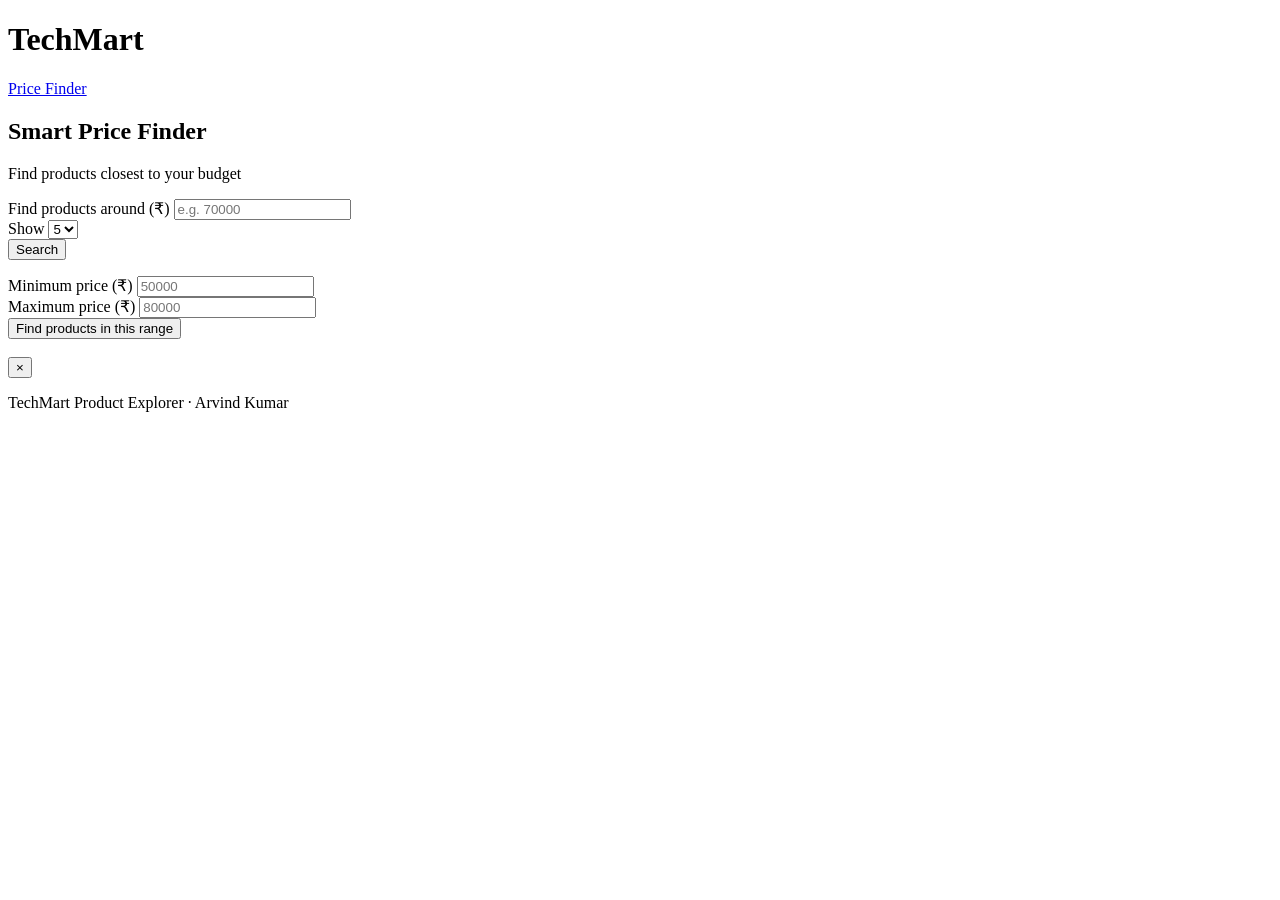
==== index.html @ b7f1656c "Add smart price finder with binary search and price range search" ====
<!DOCTYPE html>
<html lang="en">
<head>
  <meta charset="UTF-8">
  <meta name="viewport" content="width=device-width, initial-scale=1.0">
  <title>TechMart Product Explorer</title>
  <link rel="stylesheet" href="css/style.css">
</head>
<body>
  <header class="header">
    <div class="container header-inner">
      <h1 class="logo">Tech<span>Mart</span></h1>
      <nav class="nav">
        <a href="#price-finder">Price Finder</a>
      </nav>
    </div>
  </header>

  <main class="container">
    <section id="price-finder" class="section">
      <h2>Smart Price Finder</h2>
      <p class="sub">Find products closest to your budget</p>

      <div class="panel">
        <div class="form-row">
          <div class="field">
            <label for="targetPrice">Find products around (₹)</label>
            <input type="number" id="targetPrice" placeholder="e.g. 70000" min="0">
          </div>
          <div class="field small">
            <label for="closestCount">Show</label>
            <select id="closestCount">
              <option value="3">3</option>
              <option value="5" selected>5</option>
              <option value="8">8</option>
            </select>
          </div>
          <button class="btn" id="searchPriceBtn">Search</button>
        </div>
        <p class="error" id="priceError"></p>
      </div>

      <div class="panel">
        <div class="form-row">
          <div class="field">
            <label for="rangeMin">Minimum price (₹)</label>
            <input type="number" id="rangeMin" placeholder="50000" min="0">
          </div>
          <div class="field">
            <label for="rangeMax">Maximum price (₹)</label>
            <input type="number" id="rangeMax" placeholder="80000" min="0">
          </div>
          <button class="btn btn-outline" id="rangeSearchBtn">Find products in this range</button>
        </div>
        <p class="error" id="rangeError"></p>
      </div>

      <h3 id="priceResultTitle" class="result-title"></h3>
      <div class="grid" id="priceResults"></div>
    </section>


  </main>

  <div class="modal" id="productModal">
    <div class="modal-box">
      <button class="modal-close" id="modalClose">&times;</button>
      <div id="modalContent"></div>
    </div>
  </div>

  <footer class="footer">
    <p>TechMart Product Explorer &middot; Arvind Kumar</p>
  </footer>

  <script src="js/data.js"></script>
  <script src="js/utils.js"></script>
  <script src="js/ui.js"></script>
  <script src="js/features/priceFinder.js"></script>
  <script src="js/app.js"></script>
</body>
</html>
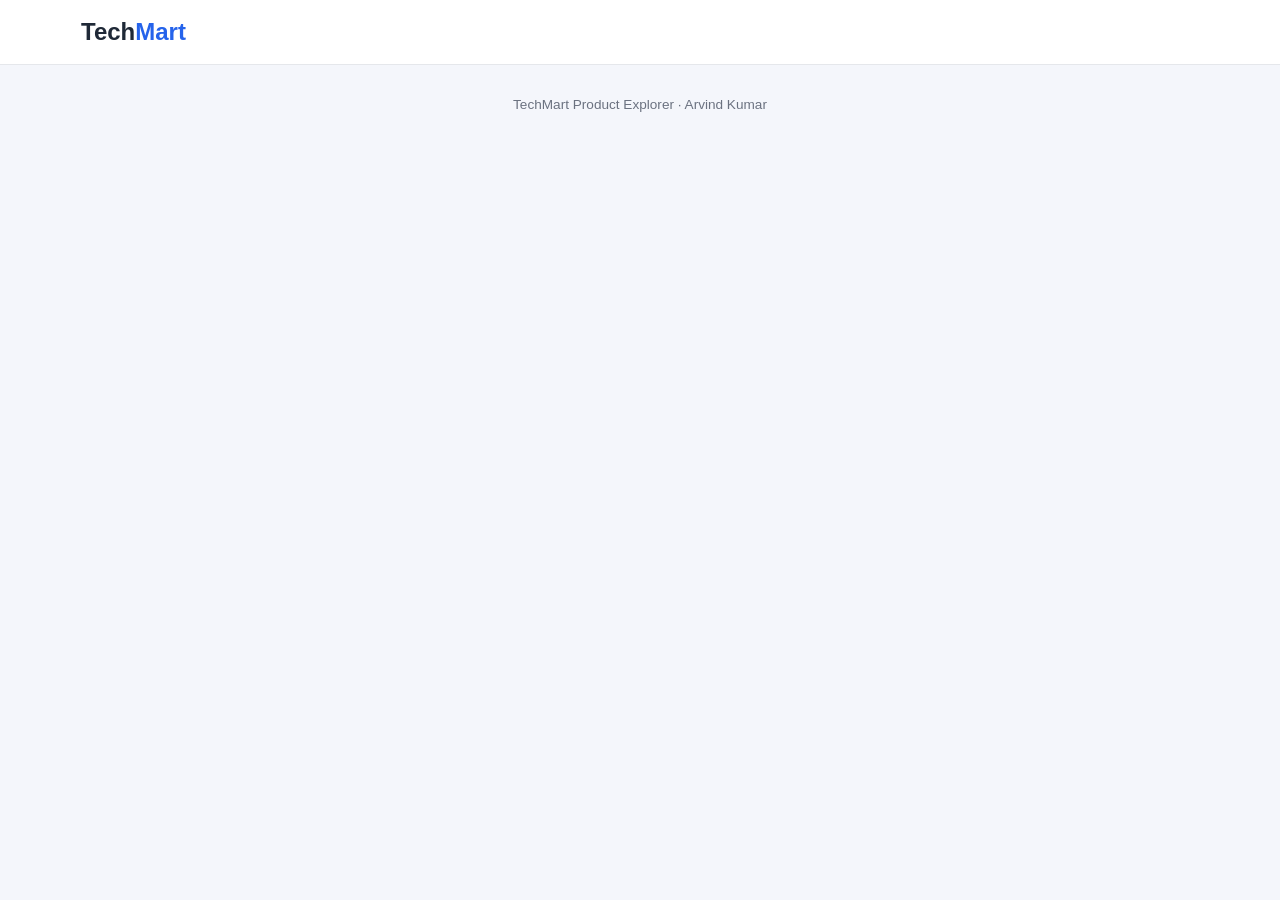
==== commit 8e3dd66e: "Initial setup: layout, product data and product modal" ====
--- a/index.html
+++ b/index.html
@@ -11,55 +11,11 @@
     <div class="container header-inner">
       <h1 class="logo">Tech<span>Mart</span></h1>
       <nav class="nav">
-        <a href="#price-finder">Price Finder</a>
       </nav>
     </div>
   </header>
 
   <main class="container">
-    <section id="price-finder" class="section">
-      <h2>Smart Price Finder</h2>
-      <p class="sub">Find products closest to your budget</p>
-
-      <div class="panel">
-        <div class="form-row">
-          <div class="field">
-            <label for="targetPrice">Find products around (₹)</label>
-            <input type="number" id="targetPrice" placeholder="e.g. 70000" min="0">
-          </div>
-          <div class="field small">
-            <label for="closestCount">Show</label>
-            <select id="closestCount">
-              <option value="3">3</option>
-              <option value="5" selected>5</option>
-              <option value="8">8</option>
-            </select>
-          </div>
-          <button class="btn" id="searchPriceBtn">Search</button>
-        </div>
-        <p class="error" id="priceError"></p>
-      </div>
-
-      <div class="panel">
-        <div class="form-row">
-          <div class="field">
-            <label for="rangeMin">Minimum price (₹)</label>
-            <input type="number" id="rangeMin" placeholder="50000" min="0">
-          </div>
-          <div class="field">
-            <label for="rangeMax">Maximum price (₹)</label>
-            <input type="number" id="rangeMax" placeholder="80000" min="0">
-          </div>
-          <button class="btn btn-outline" id="rangeSearchBtn">Find products in this range</button>
-        </div>
-        <p class="error" id="rangeError"></p>
-      </div>
-
-      <h3 id="priceResultTitle" class="result-title"></h3>
-      <div class="grid" id="priceResults"></div>
-    </section>
-
-
   </main>
 
   <div class="modal" id="productModal">
@@ -76,7 +32,6 @@
   <script src="js/data.js"></script>
   <script src="js/utils.js"></script>
   <script src="js/ui.js"></script>
-  <script src="js/features/priceFinder.js"></script>
   <script src="js/app.js"></script>
 </body>
 </html>
--- a/css/style.css
+++ b/css/style.css
@@ -0,0 +1,538 @@
+* {
+  margin: 0;
+  padding: 0;
+  box-sizing: border-box;
+}
+
+:root {
+  --primary: #2563eb;
+  --primary-dark: #1d4ed8;
+  --bg: #f4f6fb;
+  --card: #ffffff;
+  --text: #1f2937;
+  --muted: #6b7280;
+  --border: #e5e7eb;
+  --green: #16a34a;
+  --red: #dc2626;
+  --orange: #f59e0b;
+}
+
+body {
+  font-family: "Segoe UI", Roboto, Arial, sans-serif;
+  background: var(--bg);
+  color: var(--text);
+  line-height: 1.5;
+}
+
+.container {
+  max-width: 1150px;
+  margin: 0 auto;
+  padding: 0 16px;
+}
+
+.header {
+  background: var(--card);
+  border-bottom: 1px solid var(--border);
+  position: sticky;
+  top: 0;
+  z-index: 10;
+}
+
+.header-inner {
+  display: flex;
+  justify-content: space-between;
+  align-items: center;
+  height: 64px;
+}
+
+.logo {
+  font-size: 1.5rem;
+}
+
+.logo span {
+  color: var(--primary);
+}
+
+.nav a {
+  margin-left: 20px;
+  text-decoration: none;
+  color: var(--muted);
+  font-weight: 500;
+}
+
+.nav a:hover {
+  color: var(--primary);
+}
+
+.section {
+  padding: 40px 0 10px;
+}
+
+.section h2 {
+  font-size: 1.6rem;
+}
+
+.sub {
+  color: var(--muted);
+  margin-bottom: 18px;
+}
+
+.section-head {
+  display: flex;
+  justify-content: space-between;
+  align-items: flex-end;
+  gap: 16px;
+  margin-bottom: 18px;
+}
+
+.section-head .sub {
+  margin-bottom: 0;
+}
+
+.panel {
+  background: var(--card);
+  border: 1px solid var(--border);
+  border-radius: 12px;
+  padding: 18px;
+  margin-bottom: 16px;
+}
+
+.form-row {
+  display: flex;
+  gap: 14px;
+  align-items: flex-end;
+  flex-wrap: wrap;
+}
+
+.field {
+  display: flex;
+  flex-direction: column;
+  flex: 1;
+  min-width: 160px;
+}
+
+.field.small {
+  flex: 0 0 100px;
+  min-width: 100px;
+}
+
+.field label {
+  font-size: 0.85rem;
+  color: var(--muted);
+  margin-bottom: 4px;
+}
+
+input[type="number"],
+select {
+  padding: 10px 12px;
+  border: 1px solid var(--border);
+  border-radius: 8px;
+  font-size: 1rem;
+  outline: none;
+  background: #fff;
+}
+
+input[type="number"]:focus,
+select:focus {
+  border-color: var(--primary);
+}
+
+.btn {
+  padding: 10px 20px;
+  background: var(--primary);
+  color: #fff;
+  border: 1px solid var(--primary);
+  border-radius: 8px;
+  font-size: 0.95rem;
+  cursor: pointer;
+  font-weight: 500;
+}
+
+.btn:hover {
+  background: var(--primary-dark);
+}
+
+.btn-outline {
+  background: transparent;
+  color: var(--primary);
+}
+
+.btn-outline:hover {
+  background: var(--primary);
+  color: #fff;
+}
+
+.btn-sm {
+  padding: 7px 14px;
+  font-size: 0.85rem;
+  width: 100%;
+}
+
+.error {
+  color: var(--red);
+  font-size: 0.9rem;
+  margin-top: 8px;
+  min-height: 1px;
+}
+
+.result-title {
+  margin: 10px 0 14px;
+  font-size: 1.1rem;
+}
+
+.grid {
+  display: grid;
+  grid-template-columns: repeat(auto-fill, minmax(230px, 1fr));
+  gap: 16px;
+}
+
+.card {
+  background: var(--card);
+  border: 1px solid var(--border);
+  border-radius: 12px;
+  padding: 16px;
+  display: flex;
+  flex-direction: column;
+  gap: 6px;
+  position: relative;
+  transition: transform 0.15s, box-shadow 0.15s;
+}
+
+.card:hover {
+  transform: translateY(-3px);
+  box-shadow: 0 8px 20px rgba(0, 0, 0, 0.07);
+}
+
+.card-category {
+  font-size: 0.75rem;
+  color: var(--primary);
+  text-transform: uppercase;
+  font-weight: 600;
+}
+
+.card h4 {
+  font-size: 1rem;
+  min-height: 44px;
+}
+
+.card-brand {
+  color: var(--muted);
+  font-size: 0.85rem;
+}
+
+.price {
+  font-size: 1.2rem;
+  font-weight: 700;
+}
+
+.old-price {
+  font-size: 0.85rem;
+  color: var(--muted);
+  text-decoration: line-through;
+  margin-left: 6px;
+  font-weight: 400;
+}
+
+.rating {
+  font-size: 0.9rem;
+  color: var(--orange);
+}
+
+.rating small {
+  color: var(--muted);
+}
+
+.diff {
+  font-size: 0.8rem;
+  color: var(--muted);
+}
+
+.rank {
+  position: absolute;
+  top: 12px;
+  right: 12px;
+  background: var(--primary);
+  color: #fff;
+  font-weight: 700;
+  font-size: 0.85rem;
+  border-radius: 20px;
+  padding: 2px 10px;
+}
+
+.pop-bar {
+  height: 6px;
+  background: var(--border);
+  border-radius: 4px;
+  overflow: hidden;
+}
+
+.pop-bar div {
+  height: 100%;
+  background: linear-gradient(90deg, var(--orange), var(--red));
+}
+
+.pop-text {
+  font-size: 0.8rem;
+  color: var(--muted);
+}
+
+.card .btn {
+  margin-top: auto;
+}
+
+.empty {
+  grid-column: 1 / -1;
+  text-align: center;
+  padding: 30px;
+  color: var(--muted);
+  background: var(--card);
+  border: 1px dashed var(--border);
+  border-radius: 12px;
+}
+
+.slider {
+  position: relative;
+  height: 30px;
+  margin-top: 22px;
+}
+
+.slider-track {
+  position: absolute;
+  top: 12px;
+  height: 6px;
+  width: 100%;
+  border-radius: 4px;
+}
+
+.slider input[type="range"] {
+  position: absolute;
+  width: 100%;
+  top: 5px;
+  pointer-events: none;
+  appearance: none;
+  -webkit-appearance: none;
+  background: none;
+}
+
+.slider input[type="range"]::-webkit-slider-thumb {
+  -webkit-appearance: none;
+  pointer-events: auto;
+  width: 18px;
+  height: 18px;
+  border-radius: 50%;
+  background: var(--primary);
+  border: 3px solid #fff;
+  box-shadow: 0 0 0 1px var(--primary);
+  cursor: pointer;
+}
+
+.slider input[type="range"]::-moz-range-thumb {
+  pointer-events: auto;
+  width: 14px;
+  height: 14px;
+  border-radius: 50%;
+  background: var(--primary);
+  border: 3px solid #fff;
+  cursor: pointer;
+}
+
+.slider-labels {
+  display: flex;
+  justify-content: space-between;
+  font-size: 0.85rem;
+  color: var(--muted);
+}
+
+.stats {
+  display: grid;
+  grid-template-columns: repeat(3, 1fr);
+  gap: 16px;
+  margin-bottom: 16px;
+}
+
+.stat {
+  background: var(--card);
+  border: 1px solid var(--border);
+  border-radius: 12px;
+  padding: 16px;
+  display: flex;
+  flex-direction: column;
+}
+
+.stat-label {
+  color: var(--muted);
+  font-size: 0.85rem;
+}
+
+.stat-value {
+  font-size: 1.5rem;
+  font-weight: 700;
+  color: var(--primary);
+}
+
+.table-wrap {
+  overflow-x: auto;
+  background: var(--card);
+  border: 1px solid var(--border);
+  border-radius: 12px;
+}
+
+.table {
+  width: 100%;
+  border-collapse: collapse;
+  min-width: 520px;
+}
+
+.table th,
+.table td {
+  padding: 12px 14px;
+  text-align: left;
+  border-bottom: 1px solid var(--border);
+  font-size: 0.92rem;
+}
+
+.table th {
+  background: #f9fafb;
+  color: var(--muted);
+  font-weight: 600;
+}
+
+.table tr:last-child td {
+  border-bottom: none;
+}
+
+.low-stock {
+  color: var(--red);
+  font-weight: 600;
+}
+
+.modal {
+  display: none;
+  position: fixed;
+  inset: 0;
+  background: rgba(0, 0, 0, 0.45);
+  z-index: 50;
+  align-items: center;
+  justify-content: center;
+  padding: 16px;
+}
+
+.modal.open {
+  display: flex;
+}
+
+.modal-box {
+  background: #fff;
+  border-radius: 14px;
+  max-width: 480px;
+  width: 100%;
+  padding: 24px;
+  position: relative;
+  max-height: 90vh;
+  overflow-y: auto;
+}
+
+.modal-close {
+  position: absolute;
+  top: 10px;
+  right: 14px;
+  border: none;
+  background: none;
+  font-size: 1.8rem;
+  cursor: pointer;
+  color: var(--muted);
+}
+
+.modal-box h3 {
+  margin: 4px 0;
+  padding-right: 24px;
+}
+
+.spec-list {
+  list-style: none;
+  margin-top: 14px;
+  border-top: 1px solid var(--border);
+}
+
+.spec-list li {
+  display: flex;
+  justify-content: space-between;
+  padding: 8px 0;
+  border-bottom: 1px solid var(--border);
+  font-size: 0.9rem;
+  gap: 10px;
+}
+
+.spec-list li span:first-child {
+  color: var(--muted);
+  text-transform: capitalize;
+}
+
+.tags {
+  margin-top: 12px;
+  display: flex;
+  flex-wrap: wrap;
+  gap: 6px;
+}
+
+.tag {
+  background: #eef2ff;
+  color: var(--primary);
+  font-size: 0.75rem;
+  padding: 3px 10px;
+  border-radius: 20px;
+}
+
+.stock-info {
+  margin-top: 8px;
+  font-size: 0.9rem;
+  color: var(--green);
+}
+
+.footer {
+  text-align: center;
+  padding: 30px 0;
+  color: var(--muted);
+  font-size: 0.85rem;
+}
+
+@media (max-width: 768px) {
+  .stats {
+    grid-template-columns: 1fr 1fr;
+  }
+
+  .stats .stat:last-child {
+    grid-column: 1 / -1;
+  }
+}
+
+@media (max-width: 560px) {
+  .header-inner {
+    flex-direction: column;
+    height: auto;
+    padding: 10px 0;
+    gap: 6px;
+  }
+
+  .nav a {
+    margin: 0 8px;
+    font-size: 0.9rem;
+  }
+
+  .section-head {
+    flex-direction: column;
+    align-items: flex-start;
+  }
+
+  .form-row .btn {
+    width: 100%;
+  }
+
+  .field.small {
+    flex: 1;
+  }
+
+  .grid {
+    grid-template-columns: 1fr;
+  }
+}
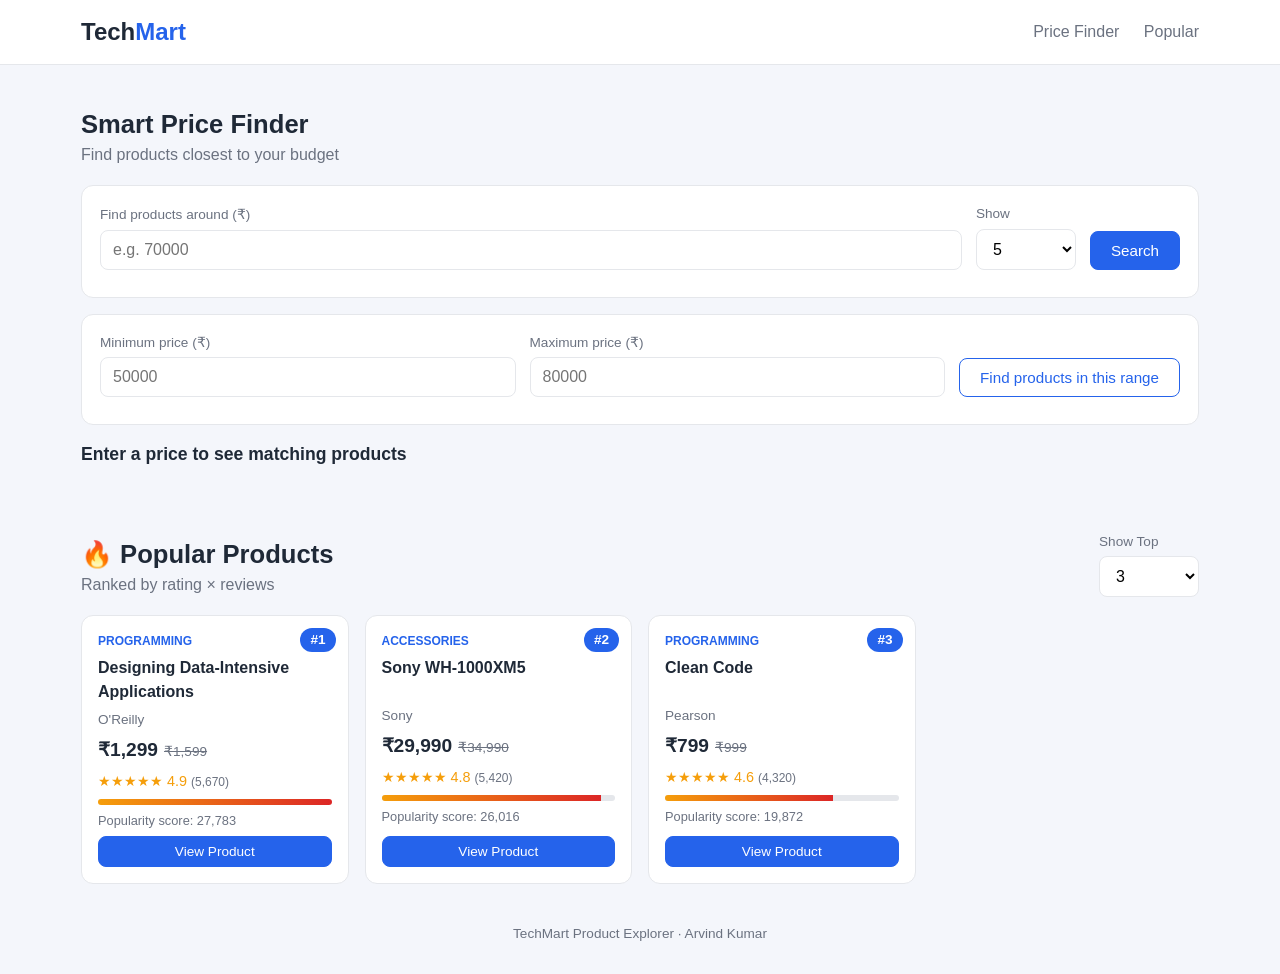
==== commit 11d0ab96: "Add top K popular products using min heap" ====
--- a/index.html
+++ b/index.html
@@ -11,11 +11,73 @@
     <div class="container header-inner">
       <h1 class="logo">Tech<span>Mart</span></h1>
       <nav class="nav">
+        <a href="#price-finder">Price Finder</a>
+        <a href="#popular">Popular</a>
       </nav>
     </div>
   </header>
 
   <main class="container">
+    <section id="price-finder" class="section">
+      <h2>Smart Price Finder</h2>
+      <p class="sub">Find products closest to your budget</p>
+
+      <div class="panel">
+        <div class="form-row">
+          <div class="field">
+            <label for="targetPrice">Find products around (₹)</label>
+            <input type="number" id="targetPrice" placeholder="e.g. 70000" min="0">
+          </div>
+          <div class="field small">
+            <label for="closestCount">Show</label>
+            <select id="closestCount">
+              <option value="3">3</option>
+              <option value="5" selected>5</option>
+              <option value="8">8</option>
+            </select>
+          </div>
+          <button class="btn" id="searchPriceBtn">Search</button>
+        </div>
+        <p class="error" id="priceError"></p>
+      </div>
+
+      <div class="panel">
+        <div class="form-row">
+          <div class="field">
+            <label for="rangeMin">Minimum price (₹)</label>
+            <input type="number" id="rangeMin" placeholder="50000" min="0">
+          </div>
+          <div class="field">
+            <label for="rangeMax">Maximum price (₹)</label>
+            <input type="number" id="rangeMax" placeholder="80000" min="0">
+          </div>
+          <button class="btn btn-outline" id="rangeSearchBtn">Find products in this range</button>
+        </div>
+        <p class="error" id="rangeError"></p>
+      </div>
+
+      <h3 id="priceResultTitle" class="result-title"></h3>
+      <div class="grid" id="priceResults"></div>
+    </section>
+
+    <section id="popular" class="section">
+      <div class="section-head">
+        <div>
+          <h2>🔥 Popular Products</h2>
+          <p class="sub">Ranked by rating × reviews</p>
+        </div>
+        <div class="field small">
+          <label for="topKSelect">Show Top</label>
+          <select id="topKSelect">
+            <option value="3">3</option>
+            <option value="5">5</option>
+            <option value="10">10</option>
+          </select>
+        </div>
+      </div>
+      <div class="grid" id="popularList"></div>
+    </section>
+
   </main>
 
   <div class="modal" id="productModal">
@@ -32,6 +94,8 @@
   <script src="js/data.js"></script>
   <script src="js/utils.js"></script>
   <script src="js/ui.js"></script>
+  <script src="js/features/priceFinder.js"></script>
+  <script src="js/features/topK.js"></script>
   <script src="js/app.js"></script>
 </body>
 </html>
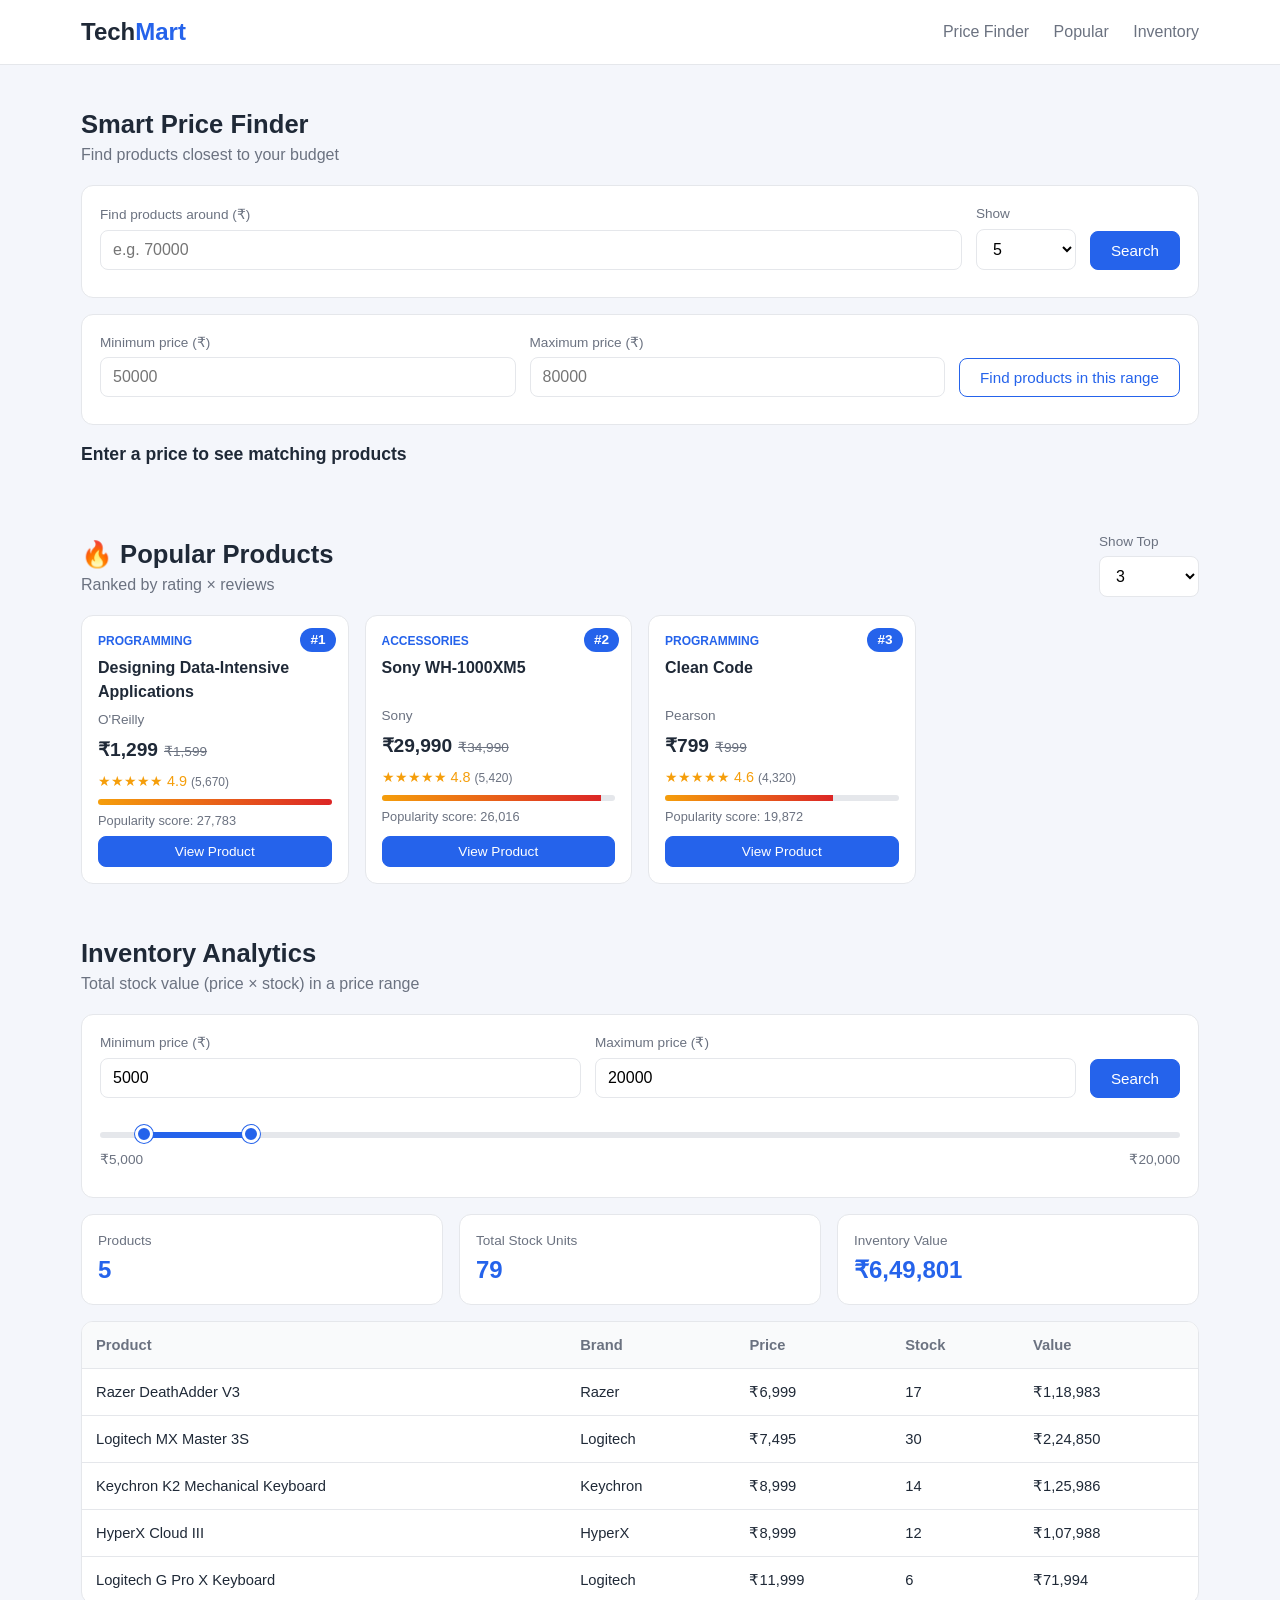
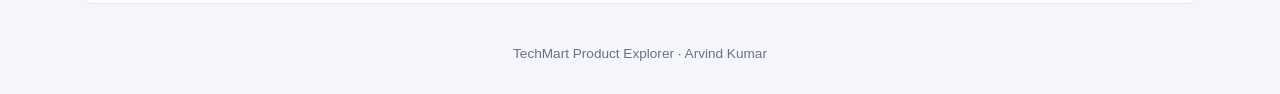
==== commit 2a174ae7: "Add inventory range dashboard with prefix sums and price slider" ====
--- a/index.html
+++ b/index.html
@@ -13,6 +13,7 @@
       <nav class="nav">
         <a href="#price-finder">Price Finder</a>
         <a href="#popular">Popular</a>
+        <a href="#inventory">Inventory</a>
       </nav>
     </div>
   </header>
@@ -78,6 +79,65 @@
       <div class="grid" id="popularList"></div>
     </section>
 
+    <section id="inventory" class="section">
+      <h2>Inventory Analytics</h2>
+      <p class="sub">Total stock value (price × stock) in a price range</p>
+
+      <div class="panel">
+        <div class="form-row">
+          <div class="field">
+            <label for="invMin">Minimum price (₹)</label>
+            <input type="number" id="invMin" value="5000" min="0">
+          </div>
+          <div class="field">
+            <label for="invMax">Maximum price (₹)</label>
+            <input type="number" id="invMax" value="20000" min="0">
+          </div>
+          <button class="btn" id="invSearchBtn">Search</button>
+        </div>
+
+        <div class="slider">
+          <div class="slider-track" id="sliderTrack"></div>
+          <input type="range" id="sliderMin" min="0" max="150000" step="500" value="5000">
+          <input type="range" id="sliderMax" min="0" max="150000" step="500" value="20000">
+        </div>
+        <div class="slider-labels">
+          <span id="sliderMinLabel"></span>
+          <span id="sliderMaxLabel"></span>
+        </div>
+        <p class="error" id="invError"></p>
+      </div>
+
+      <div class="stats">
+        <div class="stat">
+          <span class="stat-label">Products</span>
+          <span class="stat-value" id="invCount">0</span>
+        </div>
+        <div class="stat">
+          <span class="stat-label">Total Stock Units</span>
+          <span class="stat-value" id="invUnits">0</span>
+        </div>
+        <div class="stat">
+          <span class="stat-label">Inventory Value</span>
+          <span class="stat-value" id="invValue">₹0</span>
+        </div>
+      </div>
+
+      <div class="table-wrap">
+        <table class="table">
+          <thead>
+            <tr>
+              <th>Product</th>
+              <th>Brand</th>
+              <th>Price</th>
+              <th>Stock</th>
+              <th>Value</th>
+            </tr>
+          </thead>
+          <tbody id="invTable"></tbody>
+        </table>
+      </div>
+    </section>
   </main>
 
   <div class="modal" id="productModal">
@@ -96,6 +156,7 @@
   <script src="js/ui.js"></script>
   <script src="js/features/priceFinder.js"></script>
   <script src="js/features/topK.js"></script>
+  <script src="js/features/inventory.js"></script>
   <script src="js/app.js"></script>
 </body>
 </html>
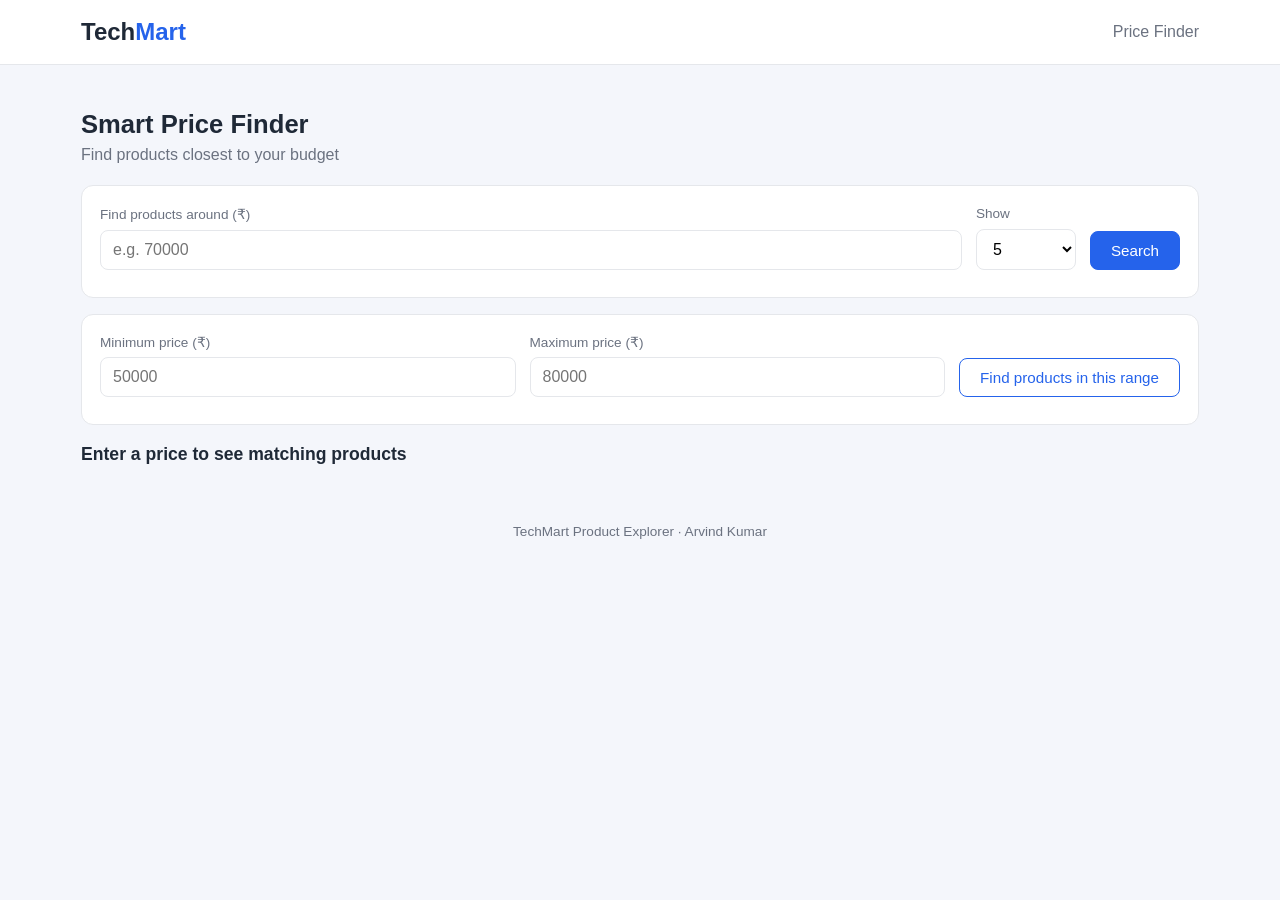
==== commit 8f18076c: "Merge pull request #1 from aarvnd/feature/challenge-01 Add smart price finder with binary search and" ====
--- a/index.html
+++ b/index.html
@@ -12,8 +12,6 @@
       <h1 class="logo">Tech<span>Mart</span></h1>
       <nav class="nav">
         <a href="#price-finder">Price Finder</a>
-        <a href="#popular">Popular</a>
-        <a href="#inventory">Inventory</a>
       </nav>
     </div>
   </header>
@@ -61,83 +59,7 @@
       <div class="grid" id="priceResults"></div>
     </section>
 
-    <section id="popular" class="section">
-      <div class="section-head">
-        <div>
-          <h2>🔥 Popular Products</h2>
-          <p class="sub">Ranked by rating × reviews</p>
-        </div>
-        <div class="field small">
-          <label for="topKSelect">Show Top</label>
-          <select id="topKSelect">
-            <option value="3">3</option>
-            <option value="5">5</option>
-            <option value="10">10</option>
-          </select>
-        </div>
-      </div>
-      <div class="grid" id="popularList"></div>
-    </section>
 
-    <section id="inventory" class="section">
-      <h2>Inventory Analytics</h2>
-      <p class="sub">Total stock value (price × stock) in a price range</p>
-
-      <div class="panel">
-        <div class="form-row">
-          <div class="field">
-            <label for="invMin">Minimum price (₹)</label>
-            <input type="number" id="invMin" value="5000" min="0">
-          </div>
-          <div class="field">
-            <label for="invMax">Maximum price (₹)</label>
-            <input type="number" id="invMax" value="20000" min="0">
-          </div>
-          <button class="btn" id="invSearchBtn">Search</button>
-        </div>
-
-        <div class="slider">
-          <div class="slider-track" id="sliderTrack"></div>
-          <input type="range" id="sliderMin" min="0" max="150000" step="500" value="5000">
-          <input type="range" id="sliderMax" min="0" max="150000" step="500" value="20000">
-        </div>
-        <div class="slider-labels">
-          <span id="sliderMinLabel"></span>
-          <span id="sliderMaxLabel"></span>
-        </div>
-        <p class="error" id="invError"></p>
-      </div>
-
-      <div class="stats">
-        <div class="stat">
-          <span class="stat-label">Products</span>
-          <span class="stat-value" id="invCount">0</span>
-        </div>
-        <div class="stat">
-          <span class="stat-label">Total Stock Units</span>
-          <span class="stat-value" id="invUnits">0</span>
-        </div>
-        <div class="stat">
-          <span class="stat-label">Inventory Value</span>
-          <span class="stat-value" id="invValue">₹0</span>
-        </div>
-      </div>
-
-      <div class="table-wrap">
-        <table class="table">
-          <thead>
-            <tr>
-              <th>Product</th>
-              <th>Brand</th>
-              <th>Price</th>
-              <th>Stock</th>
-              <th>Value</th>
-            </tr>
-          </thead>
-          <tbody id="invTable"></tbody>
-        </table>
-      </div>
-    </section>
   </main>
 
   <div class="modal" id="productModal">
@@ -155,8 +77,6 @@
   <script src="js/utils.js"></script>
   <script src="js/ui.js"></script>
   <script src="js/features/priceFinder.js"></script>
-  <script src="js/features/topK.js"></script>
-  <script src="js/features/inventory.js"></script>
   <script src="js/app.js"></script>
 </body>
 </html>
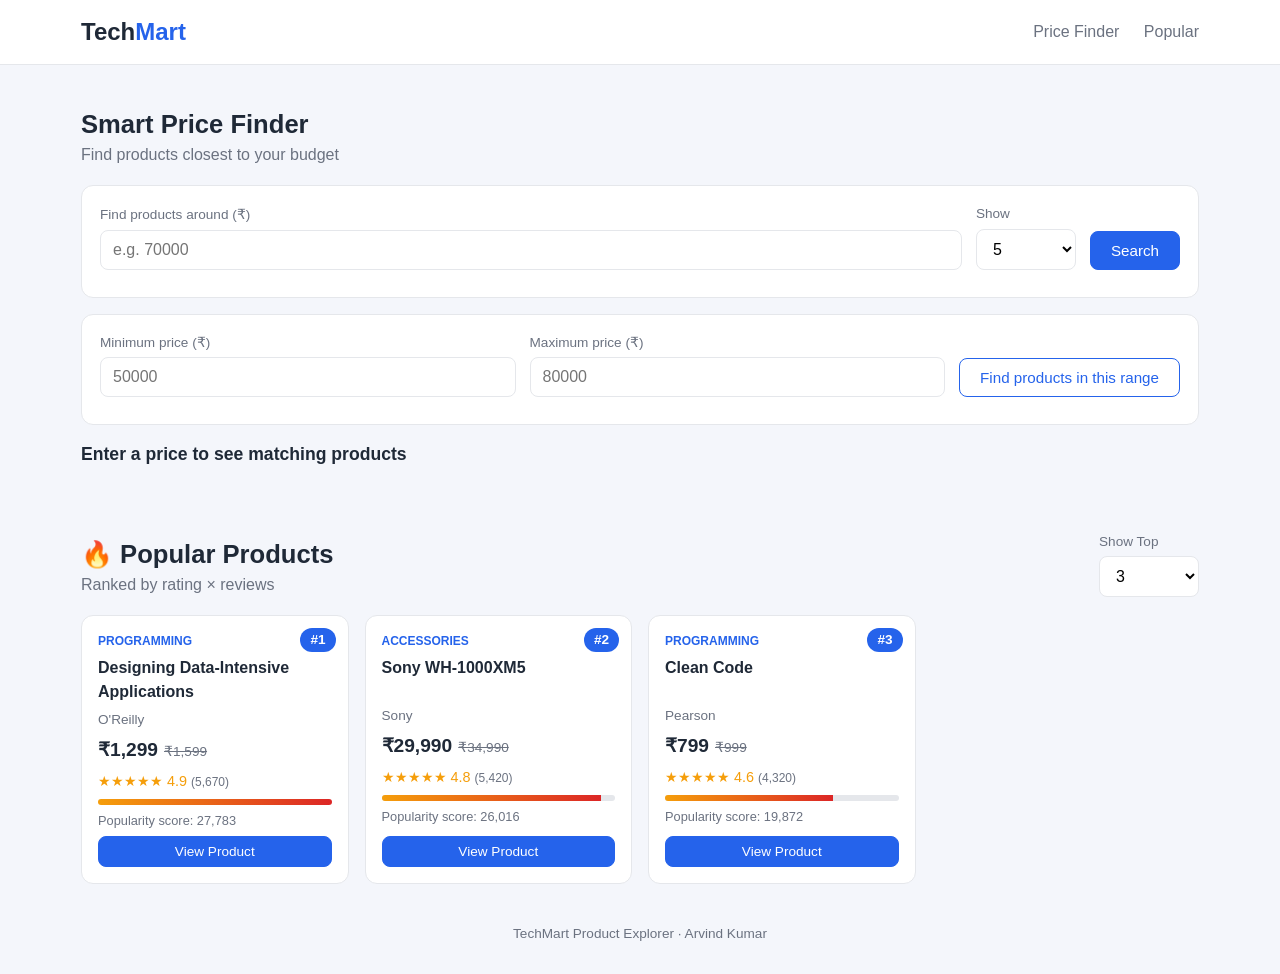
==== commit 23002c53: "Merge pull request #2 from aarvnd/feature/challenge-02 Add top K popular products using min heap" ====
--- a/index.html
+++ b/index.html
@@ -12,6 +12,7 @@
       <h1 class="logo">Tech<span>Mart</span></h1>
       <nav class="nav">
         <a href="#price-finder">Price Finder</a>
+        <a href="#popular">Popular</a>
       </nav>
     </div>
   </header>
@@ -59,6 +60,23 @@
       <div class="grid" id="priceResults"></div>
     </section>
 
+    <section id="popular" class="section">
+      <div class="section-head">
+        <div>
+          <h2>🔥 Popular Products</h2>
+          <p class="sub">Ranked by rating × reviews</p>
+        </div>
+        <div class="field small">
+          <label for="topKSelect">Show Top</label>
+          <select id="topKSelect">
+            <option value="3">3</option>
+            <option value="5">5</option>
+            <option value="10">10</option>
+          </select>
+        </div>
+      </div>
+      <div class="grid" id="popularList"></div>
+    </section>
 
   </main>
 
@@ -77,6 +95,7 @@
   <script src="js/utils.js"></script>
   <script src="js/ui.js"></script>
   <script src="js/features/priceFinder.js"></script>
+  <script src="js/features/topK.js"></script>
   <script src="js/app.js"></script>
 </body>
 </html>
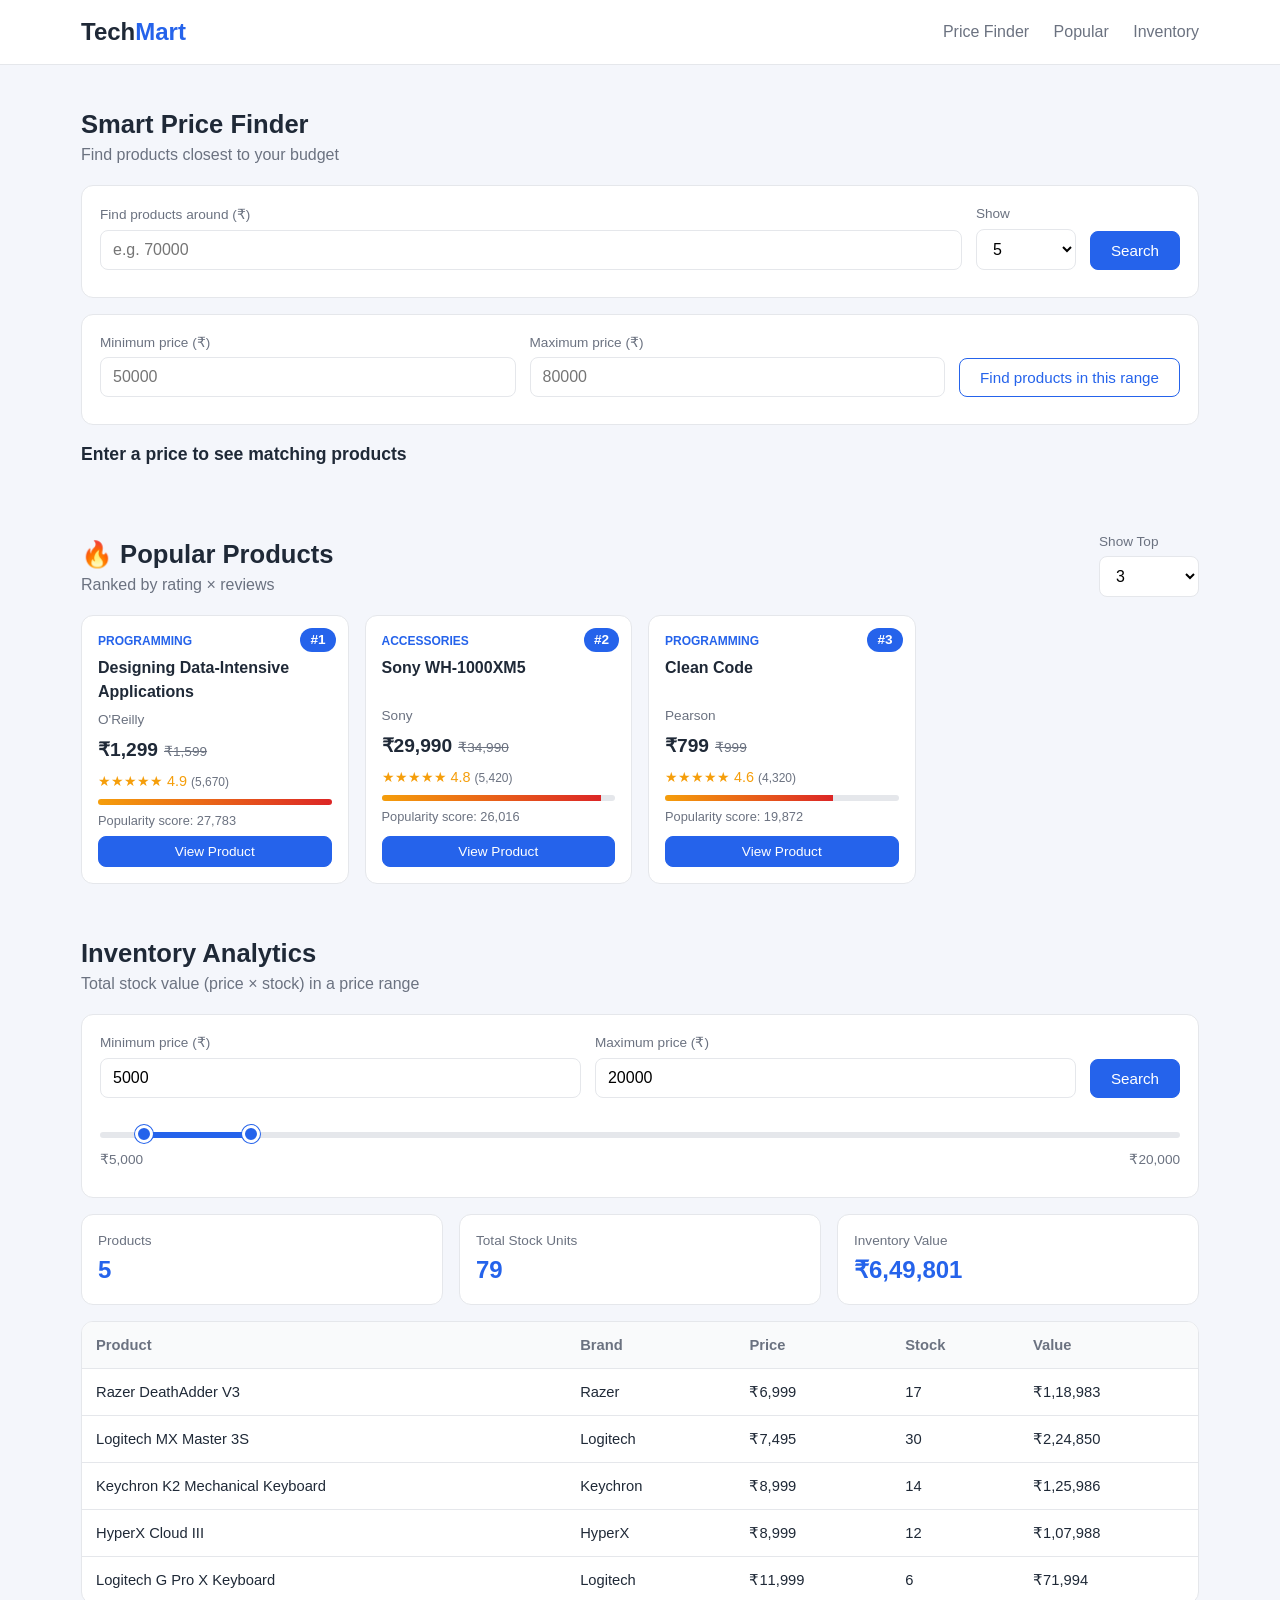
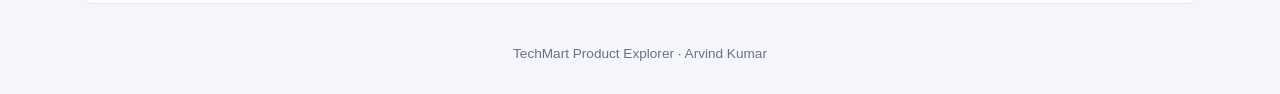
==== commit 99a40e72: "Merge pull request #3 from aarvnd/feature/challenge-06 Add inventory range dashboard with prefix sum" ====
--- a/index.html
+++ b/index.html
@@ -13,6 +13,7 @@
       <nav class="nav">
         <a href="#price-finder">Price Finder</a>
         <a href="#popular">Popular</a>
+        <a href="#inventory">Inventory</a>
       </nav>
     </div>
   </header>
@@ -78,6 +79,65 @@
       <div class="grid" id="popularList"></div>
     </section>
 
+    <section id="inventory" class="section">
+      <h2>Inventory Analytics</h2>
+      <p class="sub">Total stock value (price × stock) in a price range</p>
+
+      <div class="panel">
+        <div class="form-row">
+          <div class="field">
+            <label for="invMin">Minimum price (₹)</label>
+            <input type="number" id="invMin" value="5000" min="0">
+          </div>
+          <div class="field">
+            <label for="invMax">Maximum price (₹)</label>
+            <input type="number" id="invMax" value="20000" min="0">
+          </div>
+          <button class="btn" id="invSearchBtn">Search</button>
+        </div>
+
+        <div class="slider">
+          <div class="slider-track" id="sliderTrack"></div>
+          <input type="range" id="sliderMin" min="0" max="150000" step="500" value="5000">
+          <input type="range" id="sliderMax" min="0" max="150000" step="500" value="20000">
+        </div>
+        <div class="slider-labels">
+          <span id="sliderMinLabel"></span>
+          <span id="sliderMaxLabel"></span>
+        </div>
+        <p class="error" id="invError"></p>
+      </div>
+
+      <div class="stats">
+        <div class="stat">
+          <span class="stat-label">Products</span>
+          <span class="stat-value" id="invCount">0</span>
+        </div>
+        <div class="stat">
+          <span class="stat-label">Total Stock Units</span>
+          <span class="stat-value" id="invUnits">0</span>
+        </div>
+        <div class="stat">
+          <span class="stat-label">Inventory Value</span>
+          <span class="stat-value" id="invValue">₹0</span>
+        </div>
+      </div>
+
+      <div class="table-wrap">
+        <table class="table">
+          <thead>
+            <tr>
+              <th>Product</th>
+              <th>Brand</th>
+              <th>Price</th>
+              <th>Stock</th>
+              <th>Value</th>
+            </tr>
+          </thead>
+          <tbody id="invTable"></tbody>
+        </table>
+      </div>
+    </section>
   </main>
 
   <div class="modal" id="productModal">
@@ -96,6 +156,7 @@
   <script src="js/ui.js"></script>
   <script src="js/features/priceFinder.js"></script>
   <script src="js/features/topK.js"></script>
+  <script src="js/features/inventory.js"></script>
   <script src="js/app.js"></script>
 </body>
 </html>
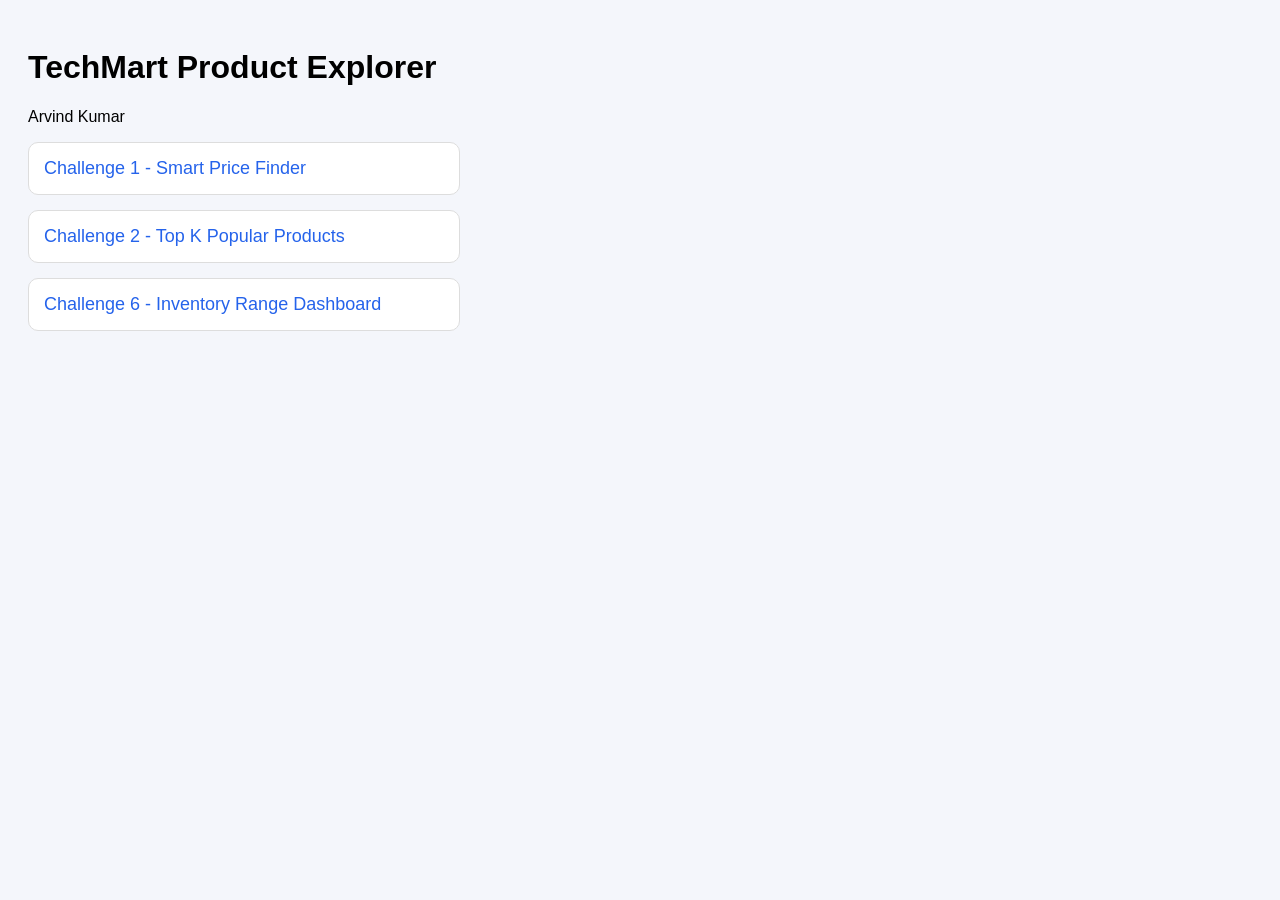
==== commit d4bcc25c: "challenges" ====
--- a/index.html
+++ b/index.html
@@ -4,159 +4,37 @@
   <meta charset="UTF-8">
   <meta name="viewport" content="width=device-width, initial-scale=1.0">
   <title>TechMart Product Explorer</title>
-  <link rel="stylesheet" href="css/style.css">
+  <style>
+    body {
+      font-family: Arial, sans-serif;
+      background: #f4f6fb;
+      padding: 20px;
+    }
+
+    a {
+      display: block;
+      background: white;
+      border: 1px solid #ddd;
+      border-radius: 10px;
+      padding: 15px;
+      margin-top: 15px;
+      color: #2563eb;
+      text-decoration: none;
+      font-size: 18px;
+      max-width: 400px;
+    }
+
+    a:hover {
+      border-color: #2563eb;
+    }
+  </style>
 </head>
 <body>
-  <header class="header">
-    <div class="container header-inner">
-      <h1 class="logo">Tech<span>Mart</span></h1>
-      <nav class="nav">
-        <a href="#price-finder">Price Finder</a>
-        <a href="#popular">Popular</a>
-        <a href="#inventory">Inventory</a>
-      </nav>
-    </div>
-  </header>
+  <h1>TechMart Product Explorer</h1>
+  <p>Arvind Kumar</p>
 
-  <main class="container">
-    <section id="price-finder" class="section">
-      <h2>Smart Price Finder</h2>
-      <p class="sub">Find products closest to your budget</p>
-
-      <div class="panel">
-        <div class="form-row">
-          <div class="field">
-            <label for="targetPrice">Find products around (₹)</label>
-            <input type="number" id="targetPrice" placeholder="e.g. 70000" min="0">
-          </div>
-          <div class="field small">
-            <label for="closestCount">Show</label>
-            <select id="closestCount">
-              <option value="3">3</option>
-              <option value="5" selected>5</option>
-              <option value="8">8</option>
-            </select>
-          </div>
-          <button class="btn" id="searchPriceBtn">Search</button>
-        </div>
-        <p class="error" id="priceError"></p>
-      </div>
-
-      <div class="panel">
-        <div class="form-row">
-          <div class="field">
-            <label for="rangeMin">Minimum price (₹)</label>
-            <input type="number" id="rangeMin" placeholder="50000" min="0">
-          </div>
-          <div class="field">
-            <label for="rangeMax">Maximum price (₹)</label>
-            <input type="number" id="rangeMax" placeholder="80000" min="0">
-          </div>
-          <button class="btn btn-outline" id="rangeSearchBtn">Find products in this range</button>
-        </div>
-        <p class="error" id="rangeError"></p>
-      </div>
-
-      <h3 id="priceResultTitle" class="result-title"></h3>
-      <div class="grid" id="priceResults"></div>
-    </section>
-
-    <section id="popular" class="section">
-      <div class="section-head">
-        <div>
-          <h2>🔥 Popular Products</h2>
-          <p class="sub">Ranked by rating × reviews</p>
-        </div>
-        <div class="field small">
-          <label for="topKSelect">Show Top</label>
-          <select id="topKSelect">
-            <option value="3">3</option>
-            <option value="5">5</option>
-            <option value="10">10</option>
-          </select>
-        </div>
-      </div>
-      <div class="grid" id="popularList"></div>
-    </section>
-
-    <section id="inventory" class="section">
-      <h2>Inventory Analytics</h2>
-      <p class="sub">Total stock value (price × stock) in a price range</p>
-
-      <div class="panel">
-        <div class="form-row">
-          <div class="field">
-            <label for="invMin">Minimum price (₹)</label>
-            <input type="number" id="invMin" value="5000" min="0">
-          </div>
-          <div class="field">
-            <label for="invMax">Maximum price (₹)</label>
-            <input type="number" id="invMax" value="20000" min="0">
-          </div>
-          <button class="btn" id="invSearchBtn">Search</button>
-        </div>
-
-        <div class="slider">
-          <div class="slider-track" id="sliderTrack"></div>
-          <input type="range" id="sliderMin" min="0" max="150000" step="500" value="5000">
-          <input type="range" id="sliderMax" min="0" max="150000" step="500" value="20000">
-        </div>
-        <div class="slider-labels">
-          <span id="sliderMinLabel"></span>
-          <span id="sliderMaxLabel"></span>
-        </div>
-        <p class="error" id="invError"></p>
-      </div>
-
-      <div class="stats">
-        <div class="stat">
-          <span class="stat-label">Products</span>
-          <span class="stat-value" id="invCount">0</span>
-        </div>
-        <div class="stat">
-          <span class="stat-label">Total Stock Units</span>
-          <span class="stat-value" id="invUnits">0</span>
-        </div>
-        <div class="stat">
-          <span class="stat-label">Inventory Value</span>
-          <span class="stat-value" id="invValue">₹0</span>
-        </div>
-      </div>
-
-      <div class="table-wrap">
-        <table class="table">
-          <thead>
-            <tr>
-              <th>Product</th>
-              <th>Brand</th>
-              <th>Price</th>
-              <th>Stock</th>
-              <th>Value</th>
-            </tr>
-          </thead>
-          <tbody id="invTable"></tbody>
-        </table>
-      </div>
-    </section>
-  </main>
-
-  <div class="modal" id="productModal">
-    <div class="modal-box">
-      <button class="modal-close" id="modalClose">&times;</button>
-      <div id="modalContent"></div>
-    </div>
-  </div>
-
-  <footer class="footer">
-    <p>TechMart Product Explorer &middot; Arvind Kumar</p>
-  </footer>
-
-  <script src="js/data.js"></script>
-  <script src="js/utils.js"></script>
-  <script src="js/ui.js"></script>
-  <script src="js/features/priceFinder.js"></script>
-  <script src="js/features/topK.js"></script>
-  <script src="js/features/inventory.js"></script>
-  <script src="js/app.js"></script>
+  <a href="challenge-01/index.html">Challenge 1 - Smart Price Finder</a>
+  <a href="challenge-02/index.html">Challenge 2 - Top K Popular Products</a>
+  <a href="challenge-06/index.html">Challenge 6 - Inventory Range Dashboard</a>
 </body>
 </html>
